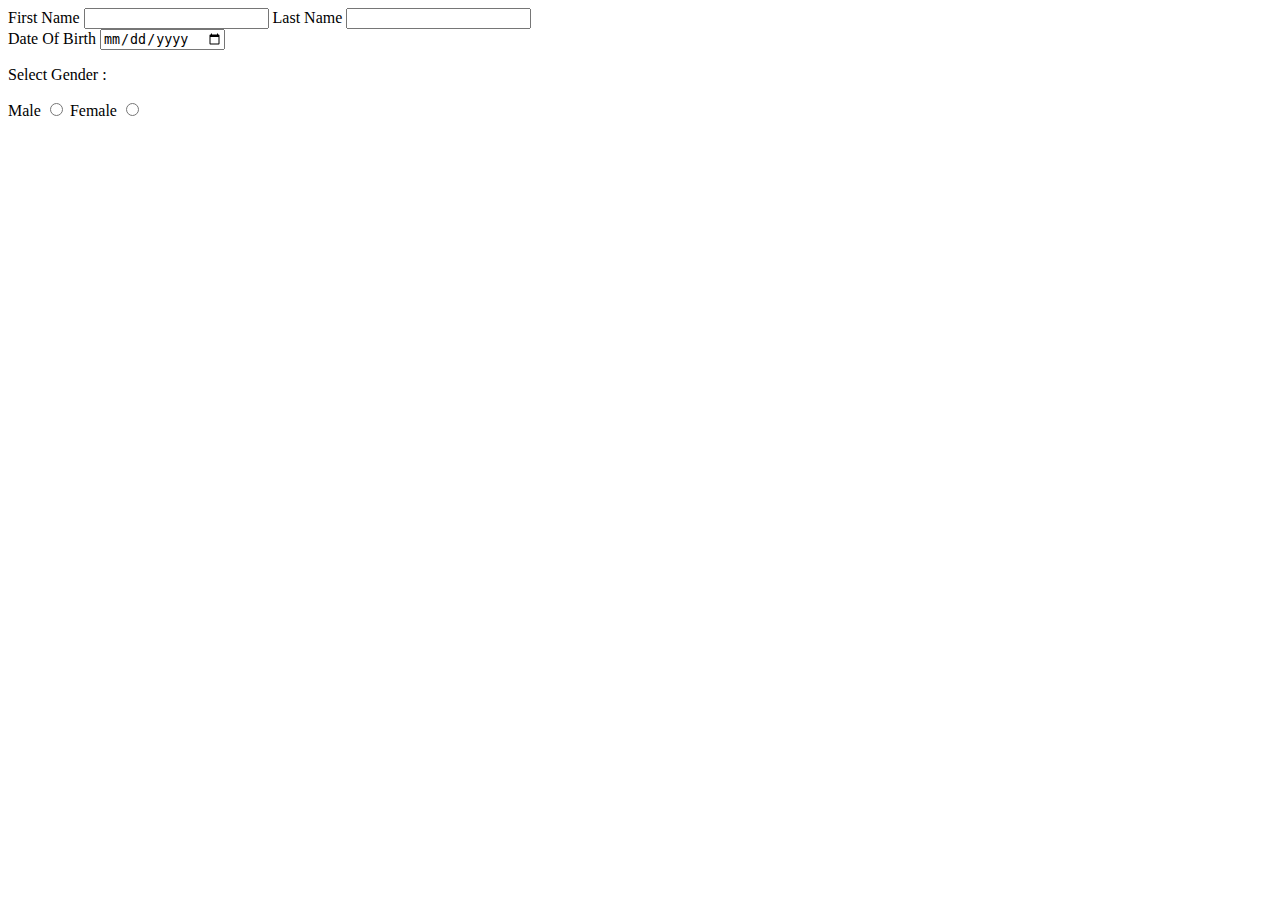
==== index.html @ b654bdcf "added index" ====
<!DOCTYPE html>
<html lang="en">
  <head>
    <meta charset="UTF-8" />
    <meta http-equiv="X-UA-Compatible" content="IE=edge" />
    <meta name="viewport" content="width=device-width, initial-scale=1.0" />
    <title>Sundar Form</title>
  </head>
  <body>
    <form action="post">
      <label for="first">First Name</label>
      <input type="text" id="fname" />
      <label for="last">Last Name</label>
      <input type="text" id="lname" />
      <br />
      <label for="dob">Date Of Birth </label>
      <input type="date" />
      <br />
      <p>Select Gender :</p>
      <label for="sex">Male</label>
      <input type="radio" />
      <label for="sex">Female</label>
      <input type="radio" />
    </form>
  </body>
</html>
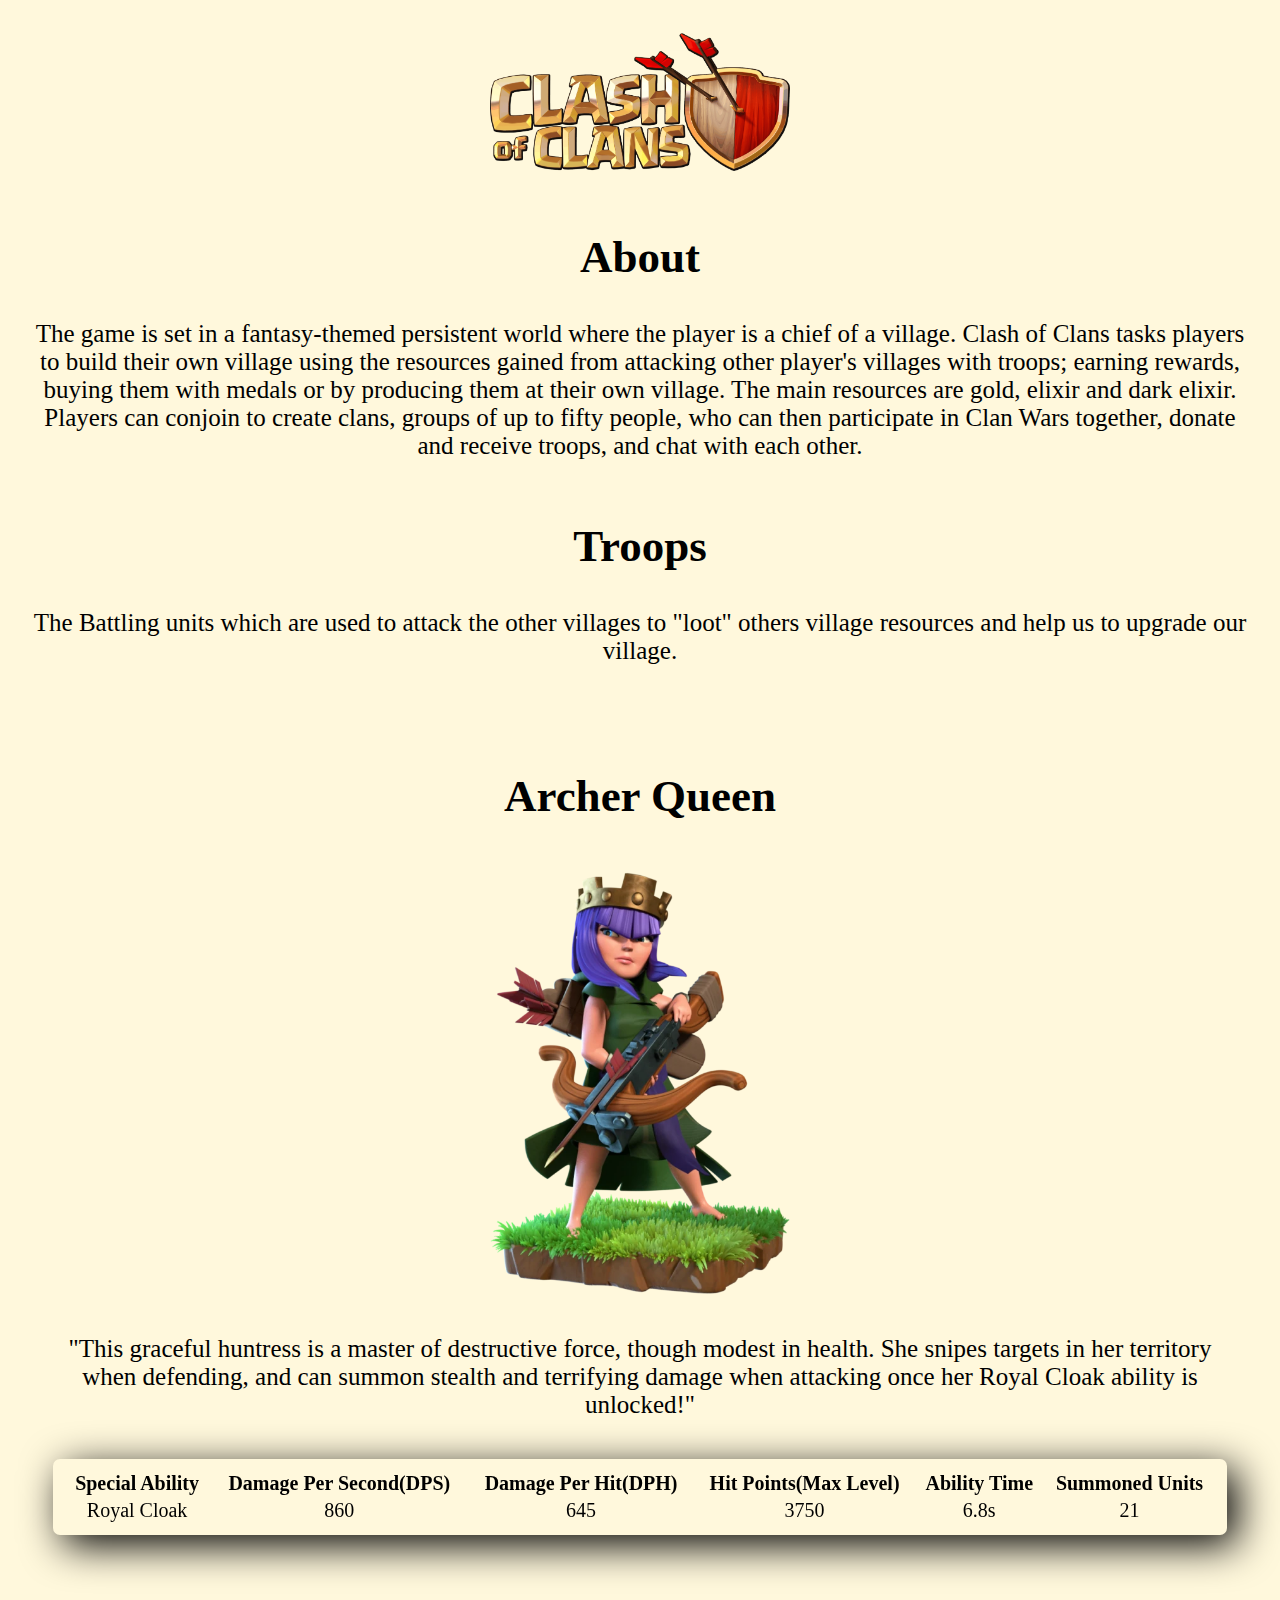
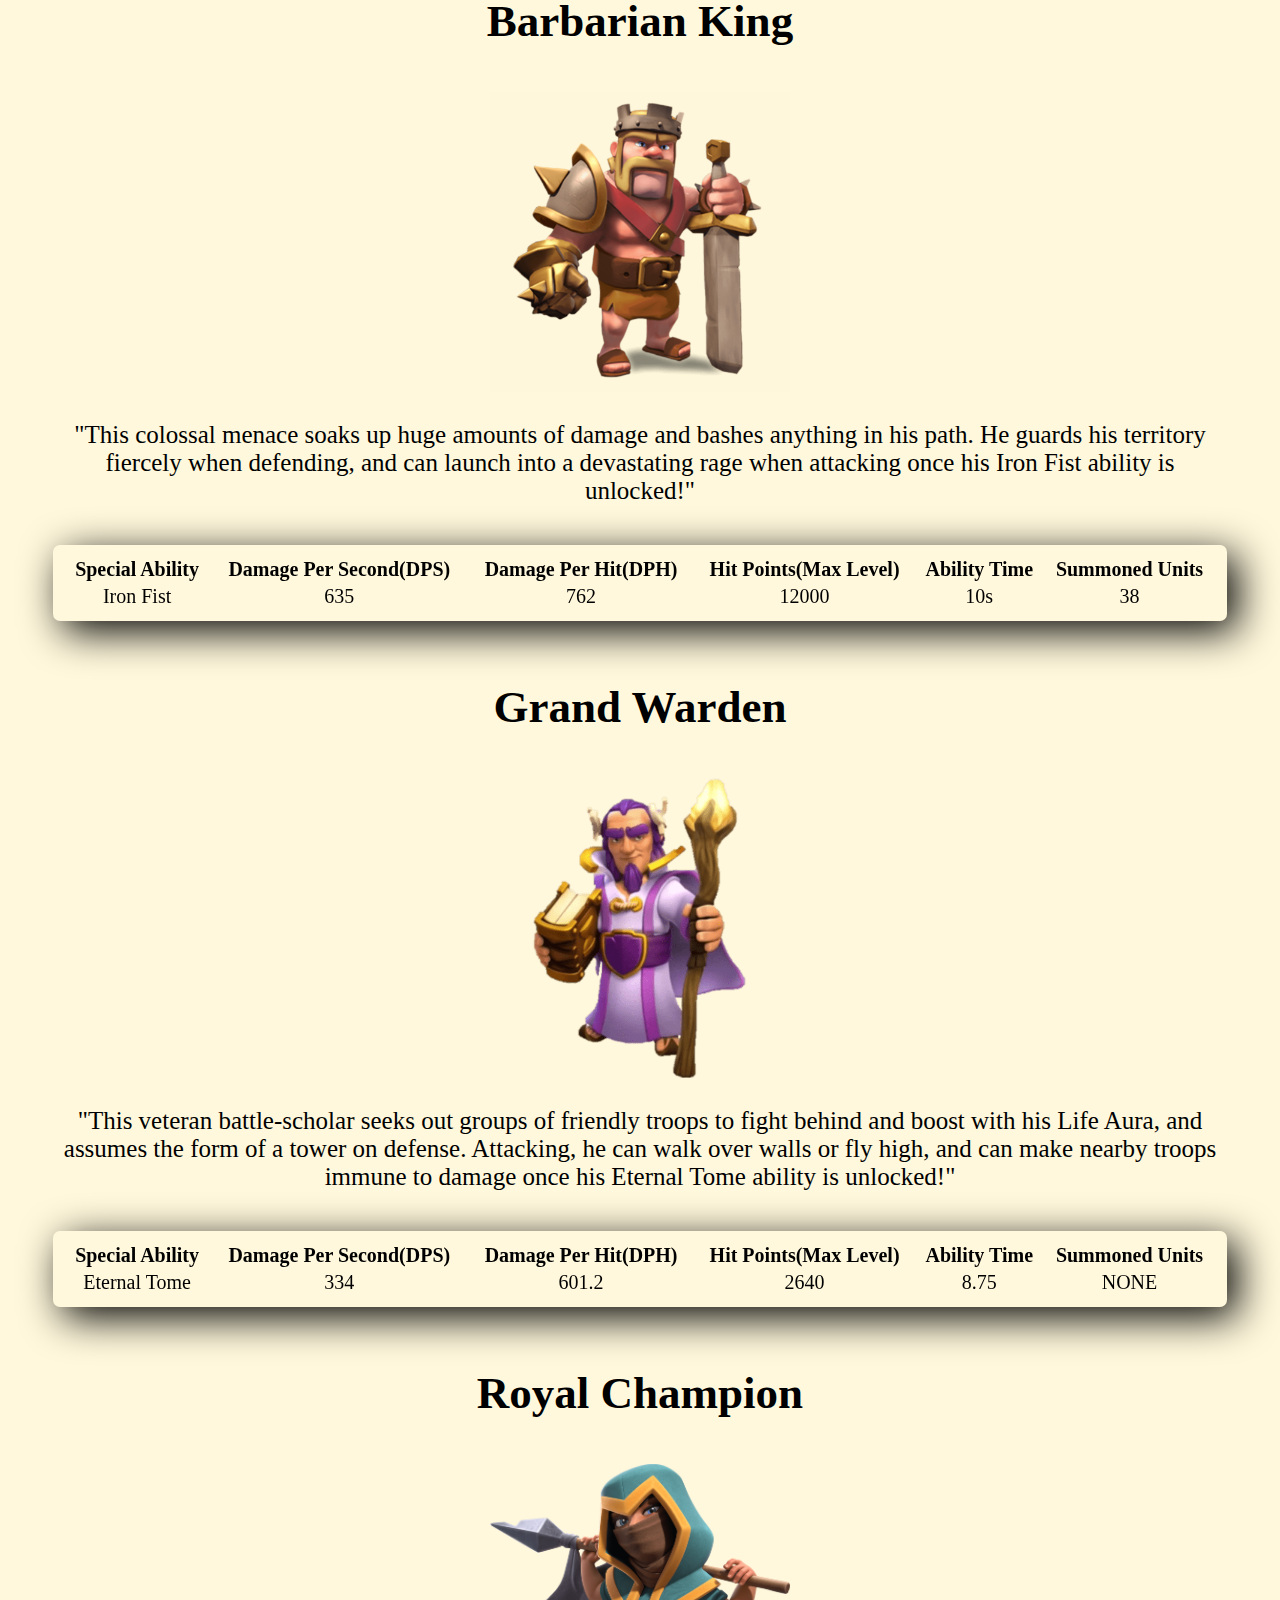
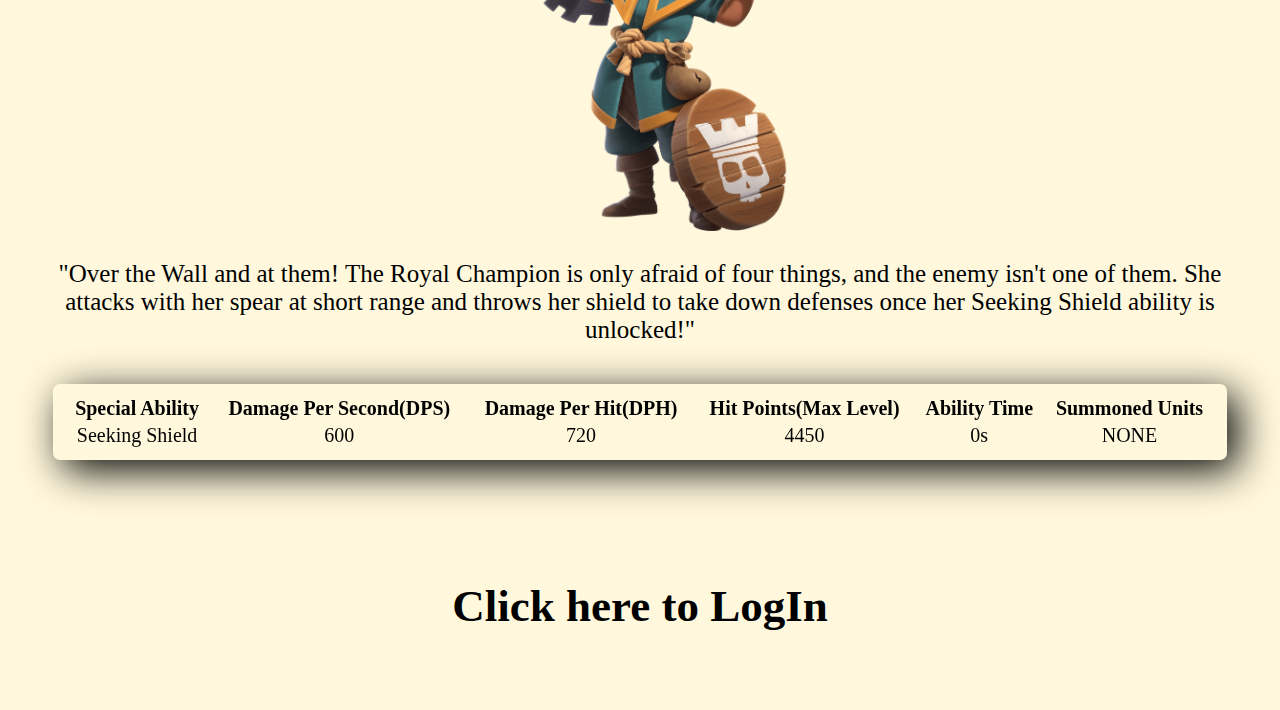
==== commit ddc4e42c: "added index" ====
--- a/index.html
+++ b/index.html
@@ -4,23 +4,152 @@
     <meta charset="UTF-8" />
     <meta http-equiv="X-UA-Compatible" content="IE=edge" />
     <meta name="viewport" content="width=device-width, initial-scale=1.0" />
-    <title>Sundar Form</title>
+    <link rel="stylesheet" href="style.css" />
+    <link
+      rel="stylesheet"
+      href="https://cdnjs.cloudflare.com/ajax/libs/font-awesome/4.7.0/css/font-awesome.min.css"
+    />
+
+    <title>ClashWiki</title>
   </head>
   <body>
-    <form action="post">
-      <label for="first">First Name</label>
-      <input type="text" id="fname" />
-      <label for="last">Last Name</label>
-      <input type="text" id="lname" />
-      <br />
-      <label for="dob">Date Of Birth </label>
-      <input type="date" />
-      <br />
-      <p>Select Gender :</p>
-      <label for="sex">Male</label>
-      <input type="radio" />
-      <label for="sex">Female</label>
-      <input type="radio" />
-    </form>
+    <section class="logo">
+      <img src="/images/logo.png" class="logo-img" />
+    </section>
+    <div class="about">
+      <h2>About</h2>
+      <p>
+        The game is set in a fantasy-themed persistent world where the player is
+        a chief of a village. Clash of Clans tasks players to build their own
+        village using the resources gained from attacking other player's
+        villages with troops; earning rewards, buying them with medals or by
+        producing them at their own village. The main resources are gold, elixir
+        and dark elixir. Players can conjoin to create clans, groups of up to
+        fifty people, who can then participate in Clan Wars together, donate and
+        receive troops, and chat with each other.
+      </p>
+    </div>
+    <div class="troop-info">
+      <h2 id="h2">Troops</h2>
+      <p>
+        The Battling units which are used to attack the other villages to "loot"
+        others village resources and help us to upgrade our village.
+      </p>
+
+      <div class="info-table">
+        <h3 id="h3">Archer Queen</h3>
+        <img src="/images/Archer_Queen_info.webp" alt="" />
+
+        <p id="description">
+          "This graceful huntress is a master of destructive force, though
+          modest in health. She snipes targets in her territory when defending,
+          and can summon stealth and terrifying damage when attacking once her
+          Royal Cloak ability is unlocked!"
+        </p>
+
+        <table id="table">
+          <tr>
+            <th>Special Ability</th>
+            <th>Damage Per Second(DPS)</th>
+            <th>Damage Per Hit(DPH)</th>
+            <th>Hit Points(Max Level)</th>
+            <th>Ability Time</th>
+            <th>Summoned Units</th>
+          </tr>
+          <tr>
+            <td>Royal Cloak</td>
+            <td>860</td>
+            <td>645</td>
+            <td>3750</td>
+            <td>6.8s</td>
+            <td>21</td>
+          </tr>
+        </table>
+        <h3>Barbarian King</h3>
+        <img src="/images/barbarian-king.png" alt="" />
+        <p id="description">
+          "This colossal menace soaks up huge amounts of damage and bashes
+          anything in his path. He guards his territory fiercely when defending,
+          and can launch into a devastating rage when attacking once his Iron
+          Fist ability is unlocked!"
+        </p>
+        <table id="table">
+          <tr>
+            <th>Special Ability</th>
+            <th>Damage Per Second(DPS)</th>
+            <th>Damage Per Hit(DPH)</th>
+            <th>Hit Points(Max Level)</th>
+            <th>Ability Time</th>
+            <th>Summoned Units</th>
+          </tr>
+          <tr>
+            <td>Iron Fist</td>
+            <td>635</td>
+            <td>762</td>
+            <td>12000</td>
+            <td>10s</td>
+            <td>38</td>
+          </tr>
+        </table>
+        <h3>Grand Warden</h3>
+        <img src="/images/grand-warden.png" alt="" />
+        <p id="description">
+          "This veteran battle-scholar seeks out groups of friendly troops to
+          fight behind and boost with his Life Aura, and assumes the form of a
+          tower on defense. Attacking, he can walk over walls or fly high, and
+          can make nearby troops immune to damage once his Eternal Tome ability
+          is unlocked!"
+        </p>
+        <table id="table">
+          <tr>
+            <th>Special Ability</th>
+            <th>Damage Per Second(DPS)</th>
+            <th>Damage Per Hit(DPH)</th>
+            <th>Hit Points(Max Level)</th>
+            <th>Ability Time</th>
+            <th>Summoned Units</th>
+          </tr>
+          <tr>
+            <td>Eternal Tome</td>
+            <td>334</td>
+            <td>601.2</td>
+            <td>2640</td>
+            <td>8.75</td>
+            <td>NONE</td>
+          </tr>
+        </table>
+        <h3>Royal Champion</h3>
+        <img src="/images/royal-champion.png" alt="" />
+        <p id="description">
+          "Over the Wall and at them! The Royal Champion is only afraid of four
+          things, and the enemy isn't one of them. She attacks with her spear at
+          short range and throws her shield to take down defenses once her
+          Seeking Shield ability is unlocked!"
+        </p>
+        <table id="table">
+          <tr>
+            <th>Special Ability</th>
+            <th>Damage Per Second(DPS)</th>
+            <th>Damage Per Hit(DPH)</th>
+            <th>Hit Points(Max Level)</th>
+            <th>Ability Time</th>
+            <th>Summoned Units</th>
+          </tr>
+          <tr>
+            <td>Seeking Shield</td>
+            <td>600</td>
+            <td>720</td>
+            <td>4450</td>
+            <td>0s</td>
+            <td>NONE</td>
+          </tr>
+        </table>
+      </div>
+      <div class="link">
+        <a href="/form.html" target="_blank">
+          <h3 class="external">Click here to LogIn</h3>
+        </a>
+      </div>
+    </div>
   </body>
 </html>
--- a/style.css
+++ b/style.css
@@ -0,0 +1,98 @@
+/* h1 heading */
+body {
+  background-color: cornsilk;
+  /* background: rgba(180, 105, 251, 0.737); */
+  /* background: linear-gradient(pink, blue); */
+  padding: 25px;
+  text-align: center;
+}
+section {
+  display: inline-block;
+  width: 100%;
+}
+h1 {
+  text-align: center;
+  /* padding-left: 500px; */
+  font-family: cursive;
+  font-style: italic;
+  font-size: 50px;
+  display: inline-block;
+  color: darkblue;
+}
+h2 {
+  font-size: 45px;
+  margin-top: 60px;
+}
+.logo {
+  width: 100%;
+  display: flex;
+  justify-content: center;
+  align-items: center;
+  gap: 30px;
+}
+.logo-img {
+  animation: none;
+}
+
+img {
+  width: 300px;
+  animation: any linear 5s infinite;
+}
+@keyframes any {
+  20% {
+    /* opacity: 0; 000*/
+    transform: translateY(-20px);
+  }
+  80% {
+    /* opacity: 1; */
+    transform: translateY(20px);
+  }
+}
+.troop-info {
+  text-align: center;
+}
+.info-table {
+  padding: 20px;
+}
+p {
+  font-size: 25px;
+}
+h3 {
+  font-size: 45px;
+  margin-top: 60px;
+}
+#table {
+  /* background: rgba(123, 123, 123, 0.423); */
+  z-index: 1;
+  backdrop-filter: blur(50px);
+  width: 100%;
+  border-radius: 7px;
+  box-shadow: 10px 10px 40px black;
+  padding: 10px;
+  margin-bottom: 40px;
+  margin-top: 40px;
+}
+tr,
+td {
+  font-size: 20px;
+}
+a {
+  color: black;
+  font-family;
+  text-align: center;
+  text-decoration: none;
+}
+.link
+{
+animation: ap linear 5s infinite;
+}
+@keyframes ap {
+  20% {
+    /* opacity: 0; 000*/
+    transform: translateX(-20px);
+  }
+  80% {
+    /* opacity: 1; */
+    transform: translateX(20px);
+  }
+}
